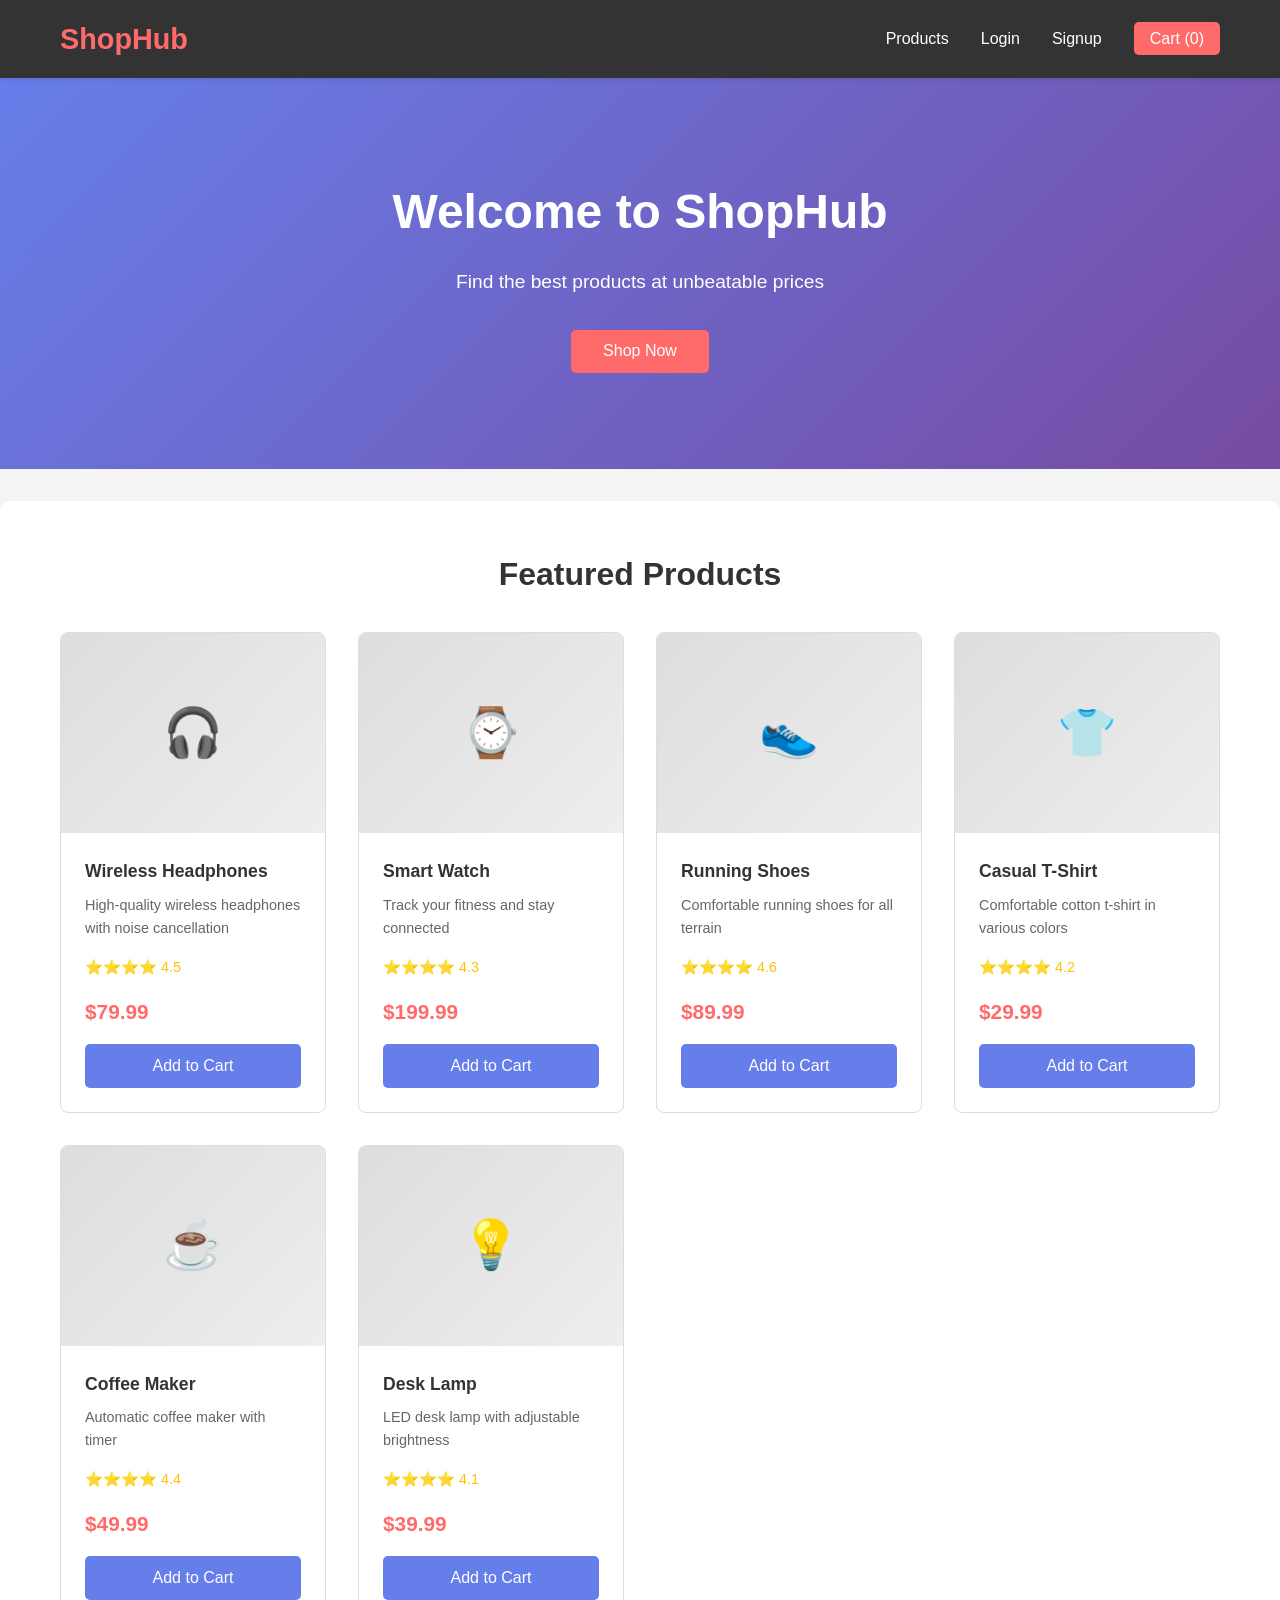
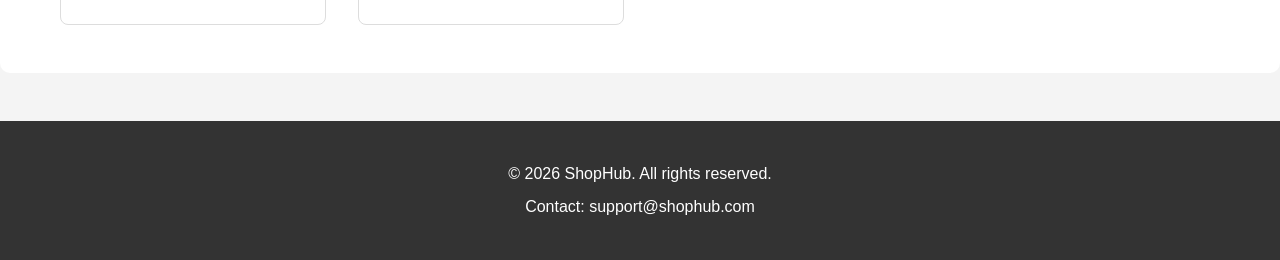
==== frontend/index.html @ a6169514 "Initial commit" ====
<!DOCTYPE html>
<html lang="en">
<head>
    <meta charset="UTF-8">
    <meta name="viewport" content="width=device-width, initial-scale=1.0">
    <title>ShopHub - E-Commerce Store</title>
    <link rel="stylesheet" href="assets/css/style.css">
</head>
<body>
    <!-- Navigation -->
    <nav class="navbar">
        <div class="container">
            <div class="logo">ShopHub</div>
            <ul class="nav-menu">
                <li><a href="#products">Products</a></li>
                <li><a href="pages/login.html">Login</a></li>
                <li><a href="pages/signup.html">Signup</a></li>
                <li><a href="#" onclick="viewCart()" class="cart-btn">Cart (<span id="cart-count">0</span>)</a></li>
            </ul>
        </div>
    </nav>

    <!-- Hero Section -->
    <section class="hero">
        <div class="hero-content">
            <h1>Welcome to ShopHub</h1>
            <p>Find the best products at unbeatable prices</p>
            <button class="cta-btn" onclick="document.getElementById('products').scrollIntoView()">Shop Now</button>
        </div>
    </section>

    <!-- Products Section -->
    <section id="products" class="products">
        <div class="container">
            <h2>Featured Products</h2>
            <div class="products-grid" id="products-grid">
                <!-- Products loaded by JavaScript -->
            </div>
        </div>
    </section>

    <!-- Footer -->
    <footer class="footer">
        <div class="container">
            <p>&copy; 2026 ShopHub. All rights reserved.</p>
            <p>Contact: support@shophub.com</p>
        </div>
    </footer>

    <script src="assets/js/main.js"></script>
</body>
</html>
---- frontend/assets/css/style.css ----
* {
    margin: 0;
    padding: 0;
    box-sizing: border-box;
}

body {
    font-family: 'Arial', sans-serif;
    line-height: 1.6;
    color: #333;
    background-color: #f4f4f4;
}

.container {
    max-width: 1200px;
    margin: 0 auto;
    padding: 0 20px;
}

/* Navigation */
.navbar {
    background: #333;
    color: white;
    padding: 1rem 0;
    position: sticky;
    top: 0;
    z-index: 100;
    box-shadow: 0 2px 5px rgba(0,0,0,0.1);
}

.navbar .container {
    display: flex;
    justify-content: space-between;
    align-items: center;
}

.logo {
    font-size: 1.8rem;
    font-weight: bold;
    color: #ff6b6b;
}

.nav-menu {
    display: flex;
    list-style: none;
    gap: 2rem;
}

.nav-menu a {
    color: white;
    text-decoration: none;
    transition: color 0.3s ease;
    cursor: pointer;
}

.nav-menu a:hover {
    color: #ff6b6b;
}

.cart-btn {
    background: #ff6b6b;
    padding: 0.5rem 1rem;
    border-radius: 5px;
    color: white !important;
}

.cart-btn:hover {
    background: #ff5252;
}

/* Hero Section */
.hero {
    background: linear-gradient(135deg, #667eea 0%, #764ba2 100%);
    color: white;
    padding: 6rem 0;
    text-align: center;
}

.hero-content h1 {
    font-size: 3rem;
    margin-bottom: 1rem;
}

.hero-content p {
    font-size: 1.2rem;
    margin-bottom: 2rem;
}

.cta-btn {
    background: #ff6b6b;
    color: white;
    border: none;
    padding: 0.8rem 2rem;
    font-size: 1rem;
    border-radius: 5px;
    cursor: pointer;
    transition: background 0.3s ease;
}

.cta-btn:hover {
    background: #ff5252;
}

/* Products Section */
.products {
    padding: 3rem 0;
    background: white;
    margin: 2rem 0;
    border-radius: 10px;
}

.products h2 {
    text-align: center;
    margin-bottom: 2rem;
    font-size: 2rem;
    color: #333;
}

.products-grid {
    display: grid;
    grid-template-columns: repeat(auto-fill, minmax(250px, 1fr));
    gap: 2rem;
}

.product-card {
    background: #fff;
    border: 1px solid #ddd;
    border-radius: 8px;
    overflow: hidden;
    transition: transform 0.3s ease, box-shadow 0.3s ease;
    cursor: pointer;
}

.product-card:hover {
    transform: translateY(-5px);
    box-shadow: 0 5px 15px rgba(0,0,0,0.1);
}

.product-image {
    width: 100%;
    height: 200px;
    background: linear-gradient(135deg, #ddd, #eee);
    display: flex;
    align-items: center;
    justify-content: center;
    font-size: 3rem;
    color: #999;
}

.product-info {
    padding: 1.5rem;
}

.product-name {
    font-size: 1.1rem;
    font-weight: bold;
    margin-bottom: 0.5rem;
    color: #333;
}

.product-description {
    font-size: 0.9rem;
    color: #666;
    margin-bottom: 1rem;
}

.product-price {
    font-size: 1.3rem;
    color: #ff6b6b;
    font-weight: bold;
    margin-bottom: 1rem;
}

.product-rating {
    color: #ffc107;
    margin-bottom: 1rem;
    font-size: 0.9rem;
}

.add-to-cart-btn {
    width: 100%;
    background: #667eea;
    color: white;
    border: none;
    padding: 0.8rem;
    border-radius: 5px;
    cursor: pointer;
    font-size: 1rem;
    transition: background 0.3s ease;
}

.add-to-cart-btn:hover {
    background: #764ba2;
}

/* Footer */
.footer {
    background: #333;
    color: white;
    padding: 2rem 0;
    text-align: center;
    margin-top: 3rem;
}

.footer p {
    margin: 0.5rem 0;
}

/* Responsive Design */
@media (max-width: 768px) {
    .nav-menu {
        gap: 1rem;
        font-size: 0.9rem;
    }

    .hero-content h1 {
        font-size: 2rem;
    }

    .hero-content p {
        font-size: 1rem;
    }

    .products-grid {
        grid-template-columns: repeat(auto-fill, minmax(150px, 1fr));
        gap: 1rem;
    }

    .product-card {
        border-radius: 5px;
    }

    .product-image {
        height: 150px;
        font-size: 2rem;
    }

    .product-info {
        padding: 1rem;
    }

    .product-name {
        font-size: 0.95rem;
    }

    .product-price {
        font-size: 1.1rem;
    }
}

@media (max-width: 480px) {
    .navbar .container {
        flex-direction: column;
        gap: 1rem;
    }

    .nav-menu {
        flex-direction: column;
        gap: 0.5rem;
        width: 100%;
    }

    .hero {
        padding: 3rem 0;
    }

    .hero-content h1 {
        font-size: 1.5rem;
    }

    .products-grid {
        grid-template-columns: 1fr;
    }
}

.loading {
    text-align: center;
    padding: 3rem;
    color: #999;
    font-size: 1.1rem;
}
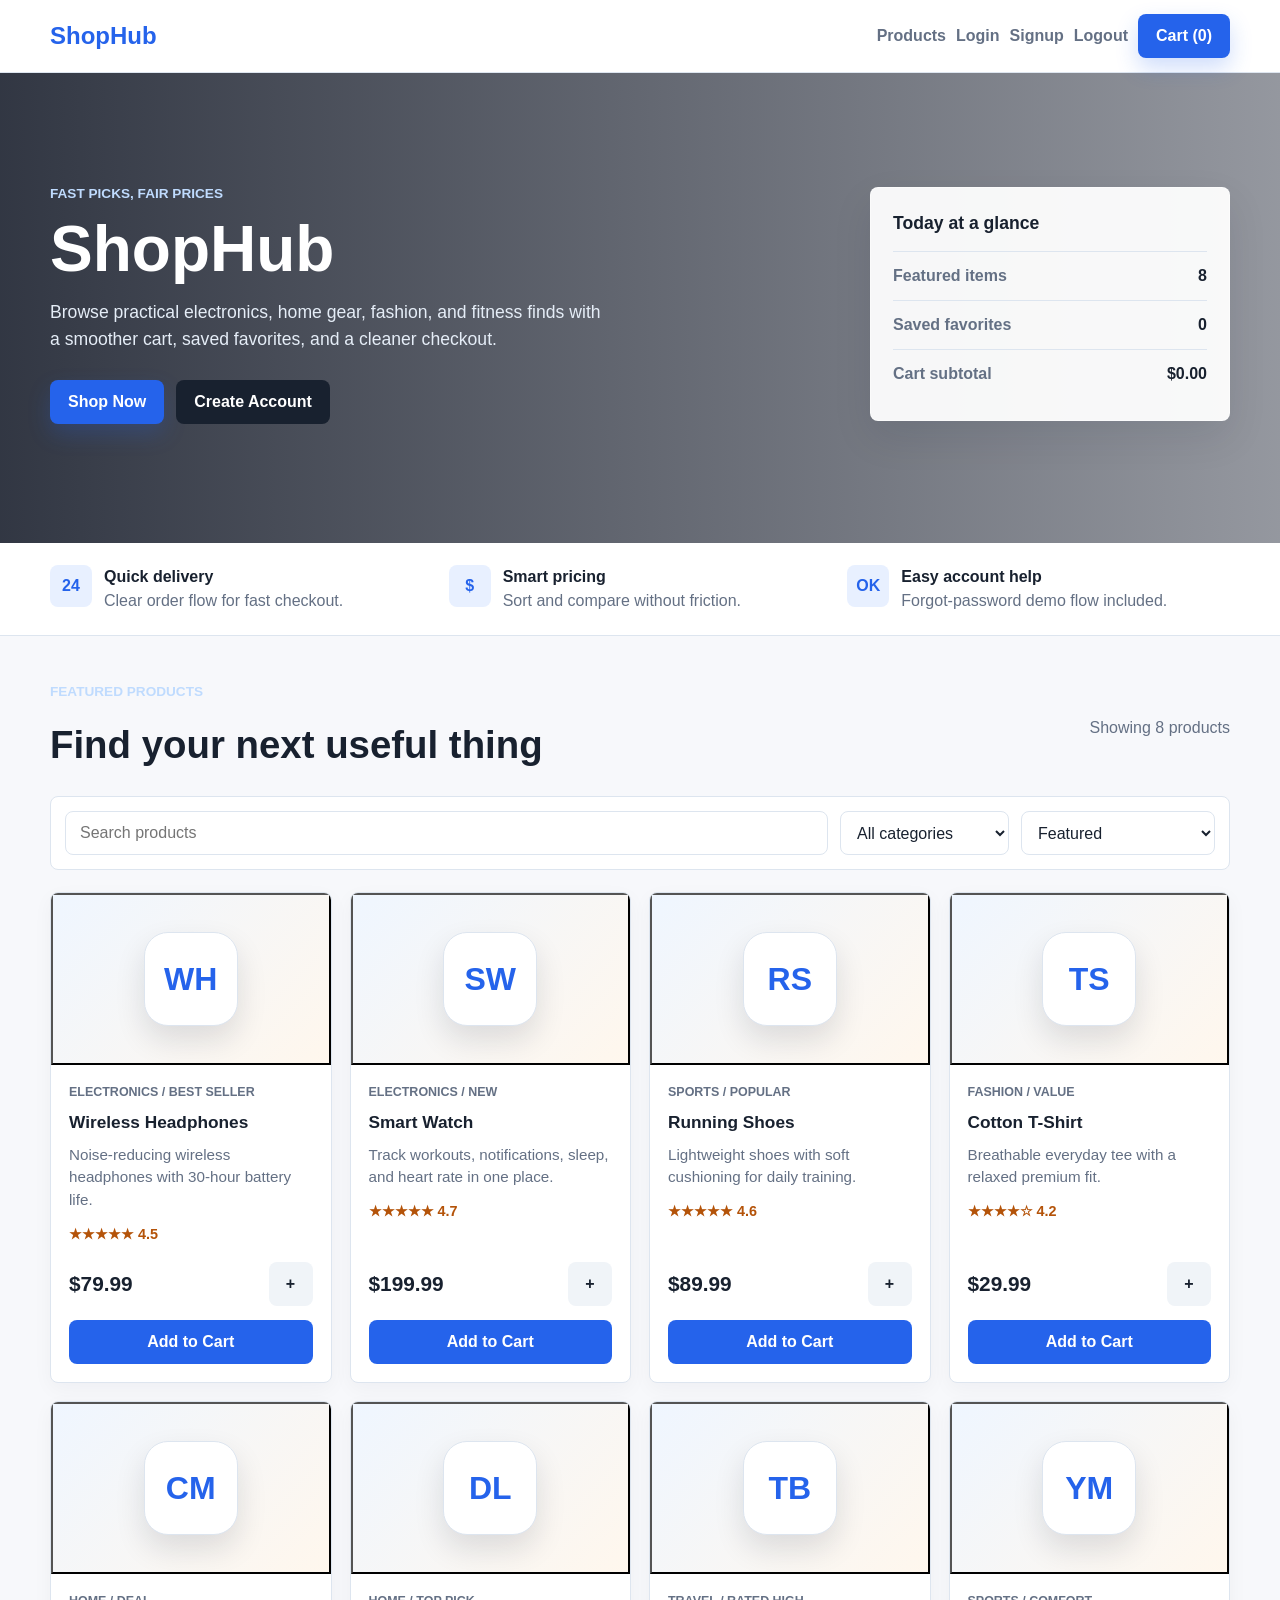
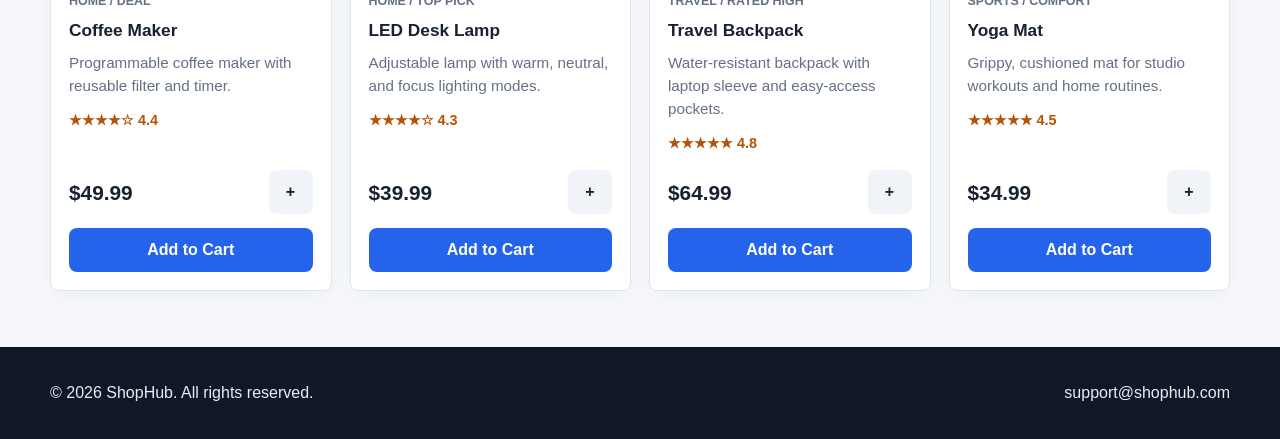
==== commit a1ccee77: "Update" ====
--- a/frontend/index.html
+++ b/frontend/index.html
@@ -3,47 +3,113 @@
 <head>
     <meta charset="UTF-8">
     <meta name="viewport" content="width=device-width, initial-scale=1.0">
-    <title>ShopHub - E-Commerce Store</title>
+    <title>ShopHub - Curated Daily Essentials</title>
     <link rel="stylesheet" href="assets/css/style.css">
 </head>
 <body>
-    <!-- Navigation -->
     <nav class="navbar">
         <div class="container">
-            <div class="logo">ShopHub</div>
+            <a class="logo" href="index.html">ShopHub</a>
             <ul class="nav-menu">
                 <li><a href="#products">Products</a></li>
-                <li><a href="pages/login.html">Login</a></li>
-                <li><a href="pages/signup.html">Signup</a></li>
-                <li><a href="#" onclick="viewCart()" class="cart-btn">Cart (<span id="cart-count">0</span>)</a></li>
+                <li><a href="pages/login.html" id="loginLink">Login</a></li>
+                <li><a href="pages/signup.html" id="signupLink">Signup</a></li>
+                <li><button class="link-button" id="logoutBtn" hidden>Logout</button></li>
+                <li><button class="cart-btn" id="cartButton">Cart (<span id="cart-count">0</span>)</button></li>
             </ul>
         </div>
     </nav>
 
-    <!-- Hero Section -->
-    <section class="hero">
-        <div class="hero-content">
-            <h1>Welcome to ShopHub</h1>
-            <p>Find the best products at unbeatable prices</p>
-            <button class="cta-btn" onclick="document.getElementById('products').scrollIntoView()">Shop Now</button>
+    <header class="hero">
+        <div class="container">
+            <div class="hero-content">
+                <div class="eyebrow">Fast picks, fair prices</div>
+                <h1>ShopHub</h1>
+                <p>Browse practical electronics, home gear, fashion, and fitness finds with a smoother cart, saved favorites, and a cleaner checkout.</p>
+                <div class="hero-actions">
+                    <a class="primary-btn" href="#products">Shop Now</a>
+                    <a class="secondary-btn" href="pages/signup.html">Create Account</a>
+                </div>
+            </div>
+            <aside class="hero-panel" aria-label="Store highlights">
+                <h2>Today at a glance</h2>
+                <div class="mini-stat"><span>Featured items</span><strong id="productTotal">0</strong></div>
+                <div class="mini-stat"><span>Saved favorites</span><strong id="wishlistTotal">0</strong></div>
+                <div class="mini-stat"><span>Cart subtotal</span><strong id="heroSubtotal">$0.00</strong></div>
+            </aside>
         </div>
-    </section>
+    </header>
 
-    <!-- Products Section -->
-    <section id="products" class="products">
-        <div class="container">
-            <h2>Featured Products</h2>
-            <div class="products-grid" id="products-grid">
-                <!-- Products loaded by JavaScript -->
+    <section class="benefits" aria-label="Shopping benefits">
+        <div class="container benefit-grid">
+            <div class="benefit">
+                <div class="benefit-icon">24</div>
+                <div><strong>Quick delivery</strong><span>Clear order flow for fast checkout.</span></div>
+            </div>
+            <div class="benefit">
+                <div class="benefit-icon">$</div>
+                <div><strong>Smart pricing</strong><span>Sort and compare without friction.</span></div>
+            </div>
+            <div class="benefit">
+                <div class="benefit-icon">OK</div>
+                <div><strong>Easy account help</strong><span>Forgot-password demo flow included.</span></div>
             </div>
         </div>
     </section>
 
-    <!-- Footer -->
+    <main id="products" class="products">
+        <div class="container">
+            <div class="section-head">
+                <div>
+                    <p class="eyebrow">Featured Products</p>
+                    <h2>Find your next useful thing</h2>
+                </div>
+                <p class="muted" id="resultCount">Showing all products</p>
+            </div>
+
+            <div class="filters" aria-label="Product filters">
+                <input class="search-box" type="search" id="searchInput" placeholder="Search products">
+                <select class="filter-select" id="categoryFilter" aria-label="Filter by category">
+                    <option value="all">All categories</option>
+                </select>
+                <select class="filter-select" id="sortSelect" aria-label="Sort products">
+                    <option value="featured">Featured</option>
+                    <option value="price-low">Price: low to high</option>
+                    <option value="price-high">Price: high to low</option>
+                    <option value="rating">Top rated</option>
+                </select>
+            </div>
+
+            <div class="products-grid" id="products-grid"></div>
+        </div>
+    </main>
+
+    <div class="modal" id="productModal" aria-hidden="true">
+        <div class="modal-content" role="dialog" aria-modal="true" aria-labelledby="modalTitle">
+            <div class="modal-head">
+                <h2 id="modalTitle">Product</h2>
+                <button class="icon-btn" id="closeProductModal" aria-label="Close product details">X</button>
+            </div>
+            <div class="modal-body" id="productModalBody"></div>
+        </div>
+    </div>
+
+    <div class="modal" id="cartModal" aria-hidden="true">
+        <div class="modal-content" role="dialog" aria-modal="true" aria-labelledby="cartTitle">
+            <div class="modal-head">
+                <h2 id="cartTitle">Your cart</h2>
+                <button class="icon-btn" id="closeCartModal" aria-label="Close cart">X</button>
+            </div>
+            <div class="modal-body" id="cartModalBody"></div>
+        </div>
+    </div>
+
+    <div class="toast" id="toast" role="status" aria-live="polite"></div>
+
     <footer class="footer">
         <div class="container">
             <p>&copy; 2026 ShopHub. All rights reserved.</p>
-            <p>Contact: support@shophub.com</p>
+            <p>support@shophub.com</p>
         </div>
     </footer>
 
--- a/frontend/assets/css/style.css
+++ b/frontend/assets/css/style.css
@@ -1,281 +1,843 @@
 * {
+    box-sizing: border-box;
     margin: 0;
     padding: 0;
-    box-sizing: border-box;
+}
+
+:root {
+    --bg: #f7f8fb;
+    --surface: #ffffff;
+    --surface-soft: #f0f4f8;
+    --text: #18212f;
+    --muted: #647084;
+    --line: #dde5ef;
+    --brand: #2563eb;
+    --brand-dark: #1e40af;
+    --accent: #f97316;
+    --success: #0f766e;
+    --danger: #dc2626;
+    --shadow: 0 16px 40px rgba(15, 23, 42, 0.09);
+    --radius: 8px;
+}
+
+html {
+    scroll-behavior: smooth;
 }
 
 body {
-    font-family: 'Arial', sans-serif;
-    line-height: 1.6;
-    color: #333;
-    background-color: #f4f4f4;
+    min-height: 100vh;
+    background: var(--bg);
+    color: var(--text);
+    font-family: Arial, Helvetica, sans-serif;
+    line-height: 1.5;
+}
+
+button,
+input,
+select {
+    font: inherit;
+}
+
+button {
+    cursor: pointer;
+}
+
+a {
+    color: inherit;
 }
 
 .container {
-    max-width: 1200px;
+    width: min(1180px, calc(100% - 32px));
     margin: 0 auto;
-    padding: 0 20px;
-}
-
-/* Navigation */
+}
+
 .navbar {
-    background: #333;
-    color: white;
-    padding: 1rem 0;
     position: sticky;
     top: 0;
     z-index: 100;
-    box-shadow: 0 2px 5px rgba(0,0,0,0.1);
+    background: rgba(255, 255, 255, 0.96);
+    border-bottom: 1px solid var(--line);
+    backdrop-filter: blur(12px);
 }
 
 .navbar .container {
     display: flex;
-    justify-content: space-between;
-    align-items: center;
+    align-items: center;
+    justify-content: space-between;
+    min-height: 72px;
+    gap: 18px;
 }
 
 .logo {
-    font-size: 1.8rem;
-    font-weight: bold;
-    color: #ff6b6b;
+    color: var(--brand);
+    font-size: 1.5rem;
+    font-weight: 800;
+    letter-spacing: 0;
+    text-decoration: none;
 }
 
 .nav-menu {
     display: flex;
+    align-items: center;
+    gap: 10px;
     list-style: none;
-    gap: 2rem;
-}
-
-.nav-menu a {
-    color: white;
+}
+
+.nav-menu a,
+.link-button {
+    display: inline-flex;
+    align-items: center;
+    min-height: 40px;
+    border: 0;
+    background: transparent;
+    color: var(--muted);
+    font-weight: 700;
     text-decoration: none;
-    transition: color 0.3s ease;
-    cursor: pointer;
-}
-
-.nav-menu a:hover {
-    color: #ff6b6b;
-}
-
-.cart-btn {
-    background: #ff6b6b;
-    padding: 0.5rem 1rem;
-    border-radius: 5px;
-    color: white !important;
-}
-
-.cart-btn:hover {
-    background: #ff5252;
-}
-
-/* Hero Section */
+}
+
+.nav-menu a:hover,
+.link-button:hover {
+    color: var(--brand);
+}
+
+.cart-btn,
+.primary-btn,
+.secondary-btn,
+.ghost-btn,
+.icon-btn,
+.add-to-cart-btn,
+.checkout-btn,
+.auth-btn {
+    display: inline-flex;
+    align-items: center;
+    justify-content: center;
+    min-height: 44px;
+    border: 0;
+    border-radius: var(--radius);
+    font-weight: 800;
+    text-decoration: none;
+    transition: transform 0.18s ease, box-shadow 0.18s ease, background 0.18s ease;
+}
+
+.cart-btn,
+.primary-btn,
+.checkout-btn,
+.auth-btn {
+    background: var(--brand);
+    color: #fff !important;
+    padding: 0 18px;
+    box-shadow: 0 10px 22px rgba(37, 99, 235, 0.22);
+}
+
+.cart-btn:hover,
+.primary-btn:hover,
+.checkout-btn:hover,
+.auth-btn:hover {
+    background: var(--brand-dark);
+    transform: translateY(-1px);
+}
+
+.secondary-btn {
+    background: var(--text);
+    color: #fff;
+    padding: 0 18px;
+}
+
+.ghost-btn,
+.icon-btn {
+    background: var(--surface-soft);
+    color: var(--text);
+    padding: 0 14px;
+}
+
+.icon-btn {
+    width: 44px;
+    padding: 0;
+}
+
 .hero {
-    background: linear-gradient(135deg, #667eea 0%, #764ba2 100%);
-    color: white;
-    padding: 6rem 0;
-    text-align: center;
-}
-
-.hero-content h1 {
-    font-size: 3rem;
-    margin-bottom: 1rem;
-}
-
-.hero-content p {
-    font-size: 1.2rem;
-    margin-bottom: 2rem;
-}
-
-.cta-btn {
-    background: #ff6b6b;
-    color: white;
-    border: none;
-    padding: 0.8rem 2rem;
-    font-size: 1rem;
-    border-radius: 5px;
-    cursor: pointer;
-    transition: background 0.3s ease;
-}
-
-.cta-btn:hover {
-    background: #ff5252;
-}
-
-/* Products Section */
+    background:
+        linear-gradient(90deg, rgba(12, 18, 32, 0.84), rgba(12, 18, 32, 0.42)),
+        url("https://images.unsplash.com/photo-1555529669-e69e7aa0ba9a?auto=format&fit=crop&w=1800&q=80") center/cover;
+    color: #fff;
+}
+
+.hero .container {
+    display: grid;
+    grid-template-columns: minmax(0, 1fr) 360px;
+    align-items: center;
+    gap: 32px;
+    min-height: 470px;
+    padding: 56px 0 64px;
+}
+
+.hero-content {
+    max-width: 680px;
+}
+
+.eyebrow {
+    margin-bottom: 14px;
+    color: #bfdbfe;
+    font-size: 0.85rem;
+    font-weight: 800;
+    letter-spacing: 0;
+    text-transform: uppercase;
+}
+
+.hero h1 {
+    max-width: 10ch;
+    font-size: clamp(2.3rem, 5vw, 4.7rem);
+    line-height: 0.98;
+    margin-bottom: 18px;
+}
+
+.hero p {
+    max-width: 560px;
+    color: #e5edf7;
+    font-size: 1.1rem;
+}
+
+.hero-actions,
+.section-head,
+.filters,
+.product-actions,
+.auth-row {
+    display: flex;
+    align-items: center;
+    gap: 12px;
+    flex-wrap: wrap;
+}
+
+.hero-actions {
+    margin-top: 28px;
+}
+
+.hero-panel {
+    background: rgba(255, 255, 255, 0.94);
+    border: 1px solid rgba(255, 255, 255, 0.5);
+    border-radius: var(--radius);
+    color: var(--text);
+    padding: 22px;
+    box-shadow: var(--shadow);
+}
+
+.hero-panel h2 {
+    font-size: 1.1rem;
+    margin-bottom: 14px;
+}
+
+.mini-stat {
+    display: flex;
+    justify-content: space-between;
+    padding: 12px 0;
+    border-top: 1px solid var(--line);
+    color: var(--muted);
+    font-weight: 700;
+}
+
+.mini-stat strong {
+    color: var(--text);
+}
+
+.benefits {
+    background: var(--surface);
+    border-bottom: 1px solid var(--line);
+}
+
+.benefit-grid {
+    display: grid;
+    grid-template-columns: repeat(3, 1fr);
+    gap: 16px;
+    padding: 22px 0;
+}
+
+.benefit {
+    display: flex;
+    gap: 12px;
+    align-items: flex-start;
+}
+
+.benefit-icon {
+    display: grid;
+    place-items: center;
+    width: 42px;
+    height: 42px;
+    border-radius: var(--radius);
+    background: #e8f0ff;
+    color: var(--brand);
+    font-weight: 900;
+}
+
+.benefit strong {
+    display: block;
+}
+
+.benefit span,
+.muted {
+    color: var(--muted);
+}
+
 .products {
-    padding: 3rem 0;
-    background: white;
-    margin: 2rem 0;
-    border-radius: 10px;
-}
-
-.products h2 {
-    text-align: center;
-    margin-bottom: 2rem;
+    padding: 46px 0 56px;
+}
+
+.section-head {
+    justify-content: space-between;
+    margin-bottom: 22px;
+}
+
+.section-head h2 {
+    font-size: clamp(1.7rem, 3vw, 2.4rem);
+}
+
+.filters {
+    margin-bottom: 22px;
+    padding: 14px;
+    background: var(--surface);
+    border: 1px solid var(--line);
+    border-radius: var(--radius);
+}
+
+.search-box,
+.filter-select {
+    min-height: 44px;
+    border: 1px solid var(--line);
+    border-radius: var(--radius);
+    background: #fff;
+    color: var(--text);
+}
+
+.search-box {
+    flex: 1 1 280px;
+    padding: 0 14px;
+}
+
+.filter-select {
+    padding: 0 38px 0 12px;
+}
+
+.products-grid {
+    display: grid;
+    grid-template-columns: repeat(auto-fill, minmax(240px, 1fr));
+    gap: 18px;
+}
+
+.product-card {
+    display: flex;
+    flex-direction: column;
+    overflow: hidden;
+    min-height: 100%;
+    background: var(--surface);
+    border: 1px solid var(--line);
+    border-radius: var(--radius);
+    box-shadow: 0 6px 20px rgba(15, 23, 42, 0.04);
+}
+
+.product-image {
+    display: grid;
+    place-items: center;
+    min-height: 172px;
+    padding: 26px;
+    background: linear-gradient(135deg, #eff6ff, #fff7ed);
+    color: var(--text);
+}
+
+.product-visual {
+    display: grid;
+    place-items: center;
+    width: 94px;
+    height: 94px;
+    border-radius: 24px;
+    background: #fff;
+    border: 1px solid var(--line);
+    color: var(--brand);
     font-size: 2rem;
-    color: #333;
-}
-
-.products-grid {
-    display: grid;
-    grid-template-columns: repeat(auto-fill, minmax(250px, 1fr));
-    gap: 2rem;
-}
-
-.product-card {
-    background: #fff;
-    border: 1px solid #ddd;
-    border-radius: 8px;
-    overflow: hidden;
-    transition: transform 0.3s ease, box-shadow 0.3s ease;
-    cursor: pointer;
-}
-
-.product-card:hover {
-    transform: translateY(-5px);
-    box-shadow: 0 5px 15px rgba(0,0,0,0.1);
-}
-
-.product-image {
-    width: 100%;
-    height: 200px;
-    background: linear-gradient(135deg, #ddd, #eee);
-    display: flex;
-    align-items: center;
-    justify-content: center;
-    font-size: 3rem;
-    color: #999;
+    font-weight: 900;
+    box-shadow: 0 14px 30px rgba(15, 23, 42, 0.12);
 }
 
 .product-info {
-    padding: 1.5rem;
+    display: flex;
+    flex: 1;
+    flex-direction: column;
+    padding: 18px;
+}
+
+.product-meta {
+    color: var(--muted);
+    font-size: 0.78rem;
+    font-weight: 800;
+    text-transform: uppercase;
 }
 
 .product-name {
-    font-size: 1.1rem;
-    font-weight: bold;
-    margin-bottom: 0.5rem;
-    color: #333;
+    margin-top: 8px;
+    color: var(--text);
+    font-size: 1.08rem;
+    font-weight: 800;
 }
 
 .product-description {
+    margin: 8px 0 12px;
+    color: var(--muted);
+    font-size: 0.95rem;
+}
+
+.product-rating {
+    color: #b45309;
     font-size: 0.9rem;
-    color: #666;
-    margin-bottom: 1rem;
+    font-weight: 800;
+}
+
+.product-footer {
+    display: flex;
+    align-items: center;
+    justify-content: space-between;
+    gap: 12px;
+    margin-top: auto;
+    padding-top: 16px;
 }
 
 .product-price {
+    color: var(--text);
     font-size: 1.3rem;
-    color: #ff6b6b;
-    font-weight: bold;
-    margin-bottom: 1rem;
-}
-
-.product-rating {
-    color: #ffc107;
-    margin-bottom: 1rem;
-    font-size: 0.9rem;
+    font-weight: 900;
 }
 
 .add-to-cart-btn {
     width: 100%;
-    background: #667eea;
-    color: white;
-    border: none;
-    padding: 0.8rem;
-    border-radius: 5px;
-    cursor: pointer;
-    font-size: 1rem;
-    transition: background 0.3s ease;
-}
-
-.add-to-cart-btn:hover {
-    background: #764ba2;
-}
-
-/* Footer */
+    margin-top: 14px;
+    background: var(--brand);
+    color: #fff;
+}
+
+.wishlist-btn.active {
+    background: #fff1f2;
+    color: #be123c;
+}
+
+.empty-state {
+    grid-column: 1 / -1;
+    padding: 42px;
+    background: var(--surface);
+    border: 1px solid var(--line);
+    border-radius: var(--radius);
+    color: var(--muted);
+    text-align: center;
+}
+
 .footer {
-    background: #333;
-    color: white;
-    padding: 2rem 0;
+    background: #101827;
+    color: #e5edf7;
+    padding: 34px 0;
+}
+
+.footer .container {
+    display: flex;
+    justify-content: space-between;
+    gap: 16px;
+    flex-wrap: wrap;
+}
+
+.toast {
+    position: fixed;
+    right: 18px;
+    bottom: 18px;
+    z-index: 300;
+    max-width: min(360px, calc(100% - 36px));
+    padding: 14px 16px;
+    border-radius: var(--radius);
+    background: #101827;
+    color: #fff;
+    box-shadow: var(--shadow);
+    transform: translateY(16px);
+    opacity: 0;
+    pointer-events: none;
+    transition: opacity 0.2s ease, transform 0.2s ease;
+}
+
+.toast.show {
+    transform: translateY(0);
+    opacity: 1;
+}
+
+.modal {
+    position: fixed;
+    inset: 0;
+    z-index: 250;
+    display: none;
+    align-items: center;
+    justify-content: center;
+    padding: 20px;
+    background: rgba(15, 23, 42, 0.56);
+}
+
+.modal.show {
+    display: flex;
+}
+
+.modal-content {
+    width: min(560px, 100%);
+    max-height: calc(100vh - 40px);
+    overflow: auto;
+    background: var(--surface);
+    border-radius: var(--radius);
+    box-shadow: var(--shadow);
+}
+
+.modal-head {
+    display: flex;
+    align-items: center;
+    justify-content: space-between;
+    gap: 16px;
+    padding: 18px;
+    border-bottom: 1px solid var(--line);
+}
+
+.modal-body {
+    padding: 18px;
+}
+
+.cart-row {
+    display: grid;
+    grid-template-columns: 1fr auto;
+    gap: 14px;
+    padding: 14px 0;
+    border-bottom: 1px solid var(--line);
+}
+
+.cart-row:last-child {
+    border-bottom: 0;
+}
+
+.quantity-control {
+    display: inline-flex;
+    align-items: center;
+    gap: 8px;
+    margin-top: 8px;
+}
+
+.quantity-control button {
+    width: 32px;
+    height: 32px;
+    border: 1px solid var(--line);
+    border-radius: var(--radius);
+    background: #fff;
+    font-weight: 900;
+}
+
+.cart-total {
+    display: flex;
+    justify-content: space-between;
+    margin-top: 18px;
+    padding-top: 18px;
+    border-top: 2px solid var(--line);
+    font-size: 1.2rem;
+    font-weight: 900;
+}
+
+.auth-page {
+    min-height: 100vh;
+    display: grid;
+    grid-template-columns: minmax(0, 1fr) minmax(340px, 440px);
+    background:
+        linear-gradient(90deg, rgba(16, 24, 39, 0.9), rgba(16, 24, 39, 0.3)),
+        url("https://images.unsplash.com/photo-1607082348824-0a96f2a4b9da?auto=format&fit=crop&w=1500&q=80") center/cover;
+}
+
+.auth-aside {
+    display: flex;
+    flex-direction: column;
+    justify-content: flex-end;
+    padding: 48px;
+    color: #fff;
+}
+
+.auth-aside h1 {
+    max-width: 580px;
+    font-size: clamp(2.3rem, 5vw, 4.4rem);
+    line-height: 1;
+}
+
+.auth-aside p {
+    max-width: 520px;
+    margin-top: 16px;
+    color: #dbe7f5;
+}
+
+.auth-panel {
+    display: flex;
+    align-items: center;
+    justify-content: center;
+    padding: 32px;
+    background: rgba(247, 248, 251, 0.98);
+}
+
+.auth-card {
+    width: 100%;
+    background: var(--surface);
+    border: 1px solid var(--line);
+    border-radius: var(--radius);
+    padding: 28px;
+    box-shadow: var(--shadow);
+}
+
+.auth-card h2 {
+    margin-bottom: 8px;
+    font-size: 1.8rem;
+}
+
+.auth-card p {
+    color: var(--muted);
+}
+
+.form-group {
+    margin-top: 18px;
+}
+
+.form-group label {
+    display: block;
+    margin-bottom: 7px;
+    color: var(--text);
+    font-weight: 800;
+}
+
+.form-group input,
+.form-group textarea {
+    width: 100%;
+    min-height: 46px;
+    border: 1px solid var(--line);
+    border-radius: var(--radius);
+    padding: 0 12px;
+    background: #fff;
+    color: var(--text);
+}
+
+.form-group input:focus,
+.form-group textarea:focus,
+.search-box:focus,
+.filter-select:focus {
+    outline: 3px solid rgba(37, 99, 235, 0.15);
+    border-color: var(--brand);
+}
+
+.form-row {
+    display: grid;
+    grid-template-columns: repeat(2, minmax(0, 1fr));
+    gap: 14px;
+}
+
+.auth-btn {
+    width: 100%;
+    margin-top: 22px;
+}
+
+.auth-links {
+    display: flex;
+    justify-content: space-between;
+    gap: 12px;
+    margin-top: 16px;
+    color: var(--muted);
+    font-size: 0.95rem;
+}
+
+.auth-links a,
+.continue-shopping {
+    color: var(--brand);
+    font-weight: 800;
+    text-decoration: none;
+}
+
+.message {
+    display: none;
+    margin-top: 16px;
+    padding: 12px;
+    border-radius: var(--radius);
+    font-weight: 700;
+}
+
+.message.show {
+    display: block;
+}
+
+.success {
+    background: #ccfbf1;
+    color: #134e4a;
+}
+
+.error {
+    background: #fee2e2;
+    color: #7f1d1d;
+}
+
+.hint {
+    margin-top: 8px;
+    color: var(--muted);
+    font-size: 0.86rem;
+}
+
+.strength {
+    height: 8px;
+    margin-top: 10px;
+    overflow: hidden;
+    background: var(--surface-soft);
+    border-radius: 999px;
+}
+
+.strength span {
+    display: block;
+    width: 0;
+    height: 100%;
+    background: var(--danger);
+    transition: width 0.2s ease, background 0.2s ease;
+}
+
+.checkout-page {
+    background: var(--bg);
+}
+
+.checkout-container {
+    display: grid;
+    grid-template-columns: minmax(0, 1.7fr) minmax(300px, 0.9fr);
+    gap: 22px;
+    width: min(1120px, calc(100% - 32px));
+    margin: 34px auto;
+}
+
+.checkout-form,
+.order-summary {
+    background: var(--surface);
+    border: 1px solid var(--line);
+    border-radius: var(--radius);
+    padding: 24px;
+    box-shadow: 0 8px 22px rgba(15, 23, 42, 0.05);
+}
+
+.checkout-form h3 {
+    margin: 24px 0 4px;
+    padding-top: 18px;
+    border-top: 1px solid var(--line);
+}
+
+.checkout-form h3:first-child {
+    margin-top: 0;
+    padding-top: 0;
+    border-top: 0;
+}
+
+.order-summary {
+    position: sticky;
+    top: 94px;
+    height: fit-content;
+}
+
+.cart-item {
+    display: flex;
+    justify-content: space-between;
+    gap: 12px;
+    padding: 13px 0;
+    border-bottom: 1px solid var(--line);
+}
+
+.item-name {
+    font-weight: 800;
+}
+
+.item-qty {
+    color: var(--muted);
+    font-size: 0.9rem;
+}
+
+.item-price {
+    font-weight: 900;
+}
+
+.order-total {
+    display: flex;
+    justify-content: space-between;
+    margin-top: 16px;
+    padding-top: 16px;
+    border-top: 2px solid var(--line);
+    font-size: 1.2rem;
+    font-weight: 900;
+}
+
+.empty-message {
+    padding: 24px 0;
+    color: var(--muted);
     text-align: center;
-    margin-top: 3rem;
-}
-
-.footer p {
-    margin: 0.5rem 0;
-}
-
-/* Responsive Design */
-@media (max-width: 768px) {
+}
+
+@media (max-width: 860px) {
+    .hero .container,
+    .auth-page,
+    .checkout-container {
+        grid-template-columns: 1fr;
+    }
+
+    .hero-panel {
+        max-width: 420px;
+    }
+
+    .benefit-grid {
+        grid-template-columns: 1fr;
+    }
+
+    .auth-aside {
+        min-height: 330px;
+    }
+
+    .order-summary {
+        position: static;
+    }
+}
+
+@media (max-width: 620px) {
+    .navbar .container,
+    .footer .container,
+    .section-head,
+    .auth-links {
+        align-items: flex-start;
+        flex-direction: column;
+    }
+
     .nav-menu {
-        gap: 1rem;
-        font-size: 0.9rem;
-    }
-
-    .hero-content h1 {
-        font-size: 2rem;
-    }
-
-    .hero-content p {
-        font-size: 1rem;
-    }
-
-    .products-grid {
-        grid-template-columns: repeat(auto-fill, minmax(150px, 1fr));
-        gap: 1rem;
-    }
-
-    .product-card {
-        border-radius: 5px;
-    }
-
-    .product-image {
-        height: 150px;
-        font-size: 2rem;
-    }
-
-    .product-info {
-        padding: 1rem;
-    }
-
-    .product-name {
-        font-size: 0.95rem;
-    }
-
-    .product-price {
-        font-size: 1.1rem;
-    }
-}
-
-@media (max-width: 480px) {
-    .navbar .container {
+        width: 100%;
+        justify-content: space-between;
+        gap: 8px;
+        overflow-x: auto;
+    }
+
+    .hero .container {
+        min-height: auto;
+        padding: 42px 0;
+    }
+
+    .hero h1 {
+        max-width: 11ch;
+    }
+
+    .filters {
+        align-items: stretch;
         flex-direction: column;
-        gap: 1rem;
-    }
-
-    .nav-menu {
-        flex-direction: column;
-        gap: 0.5rem;
+    }
+
+    .filter-select {
         width: 100%;
     }
 
-    .hero {
-        padding: 3rem 0;
-    }
-
-    .hero-content h1 {
-        font-size: 1.5rem;
-    }
-
-    .products-grid {
+    .form-row {
         grid-template-columns: 1fr;
     }
-}
-
-.loading {
-    text-align: center;
-    padding: 3rem;
-    color: #999;
-    font-size: 1.1rem;
-}
+
+    .auth-aside,
+    .auth-panel {
+        padding: 24px;
+    }
+
+    .auth-card,
+    .checkout-form,
+    .order-summary {
+        padding: 20px;
+    }
+}
